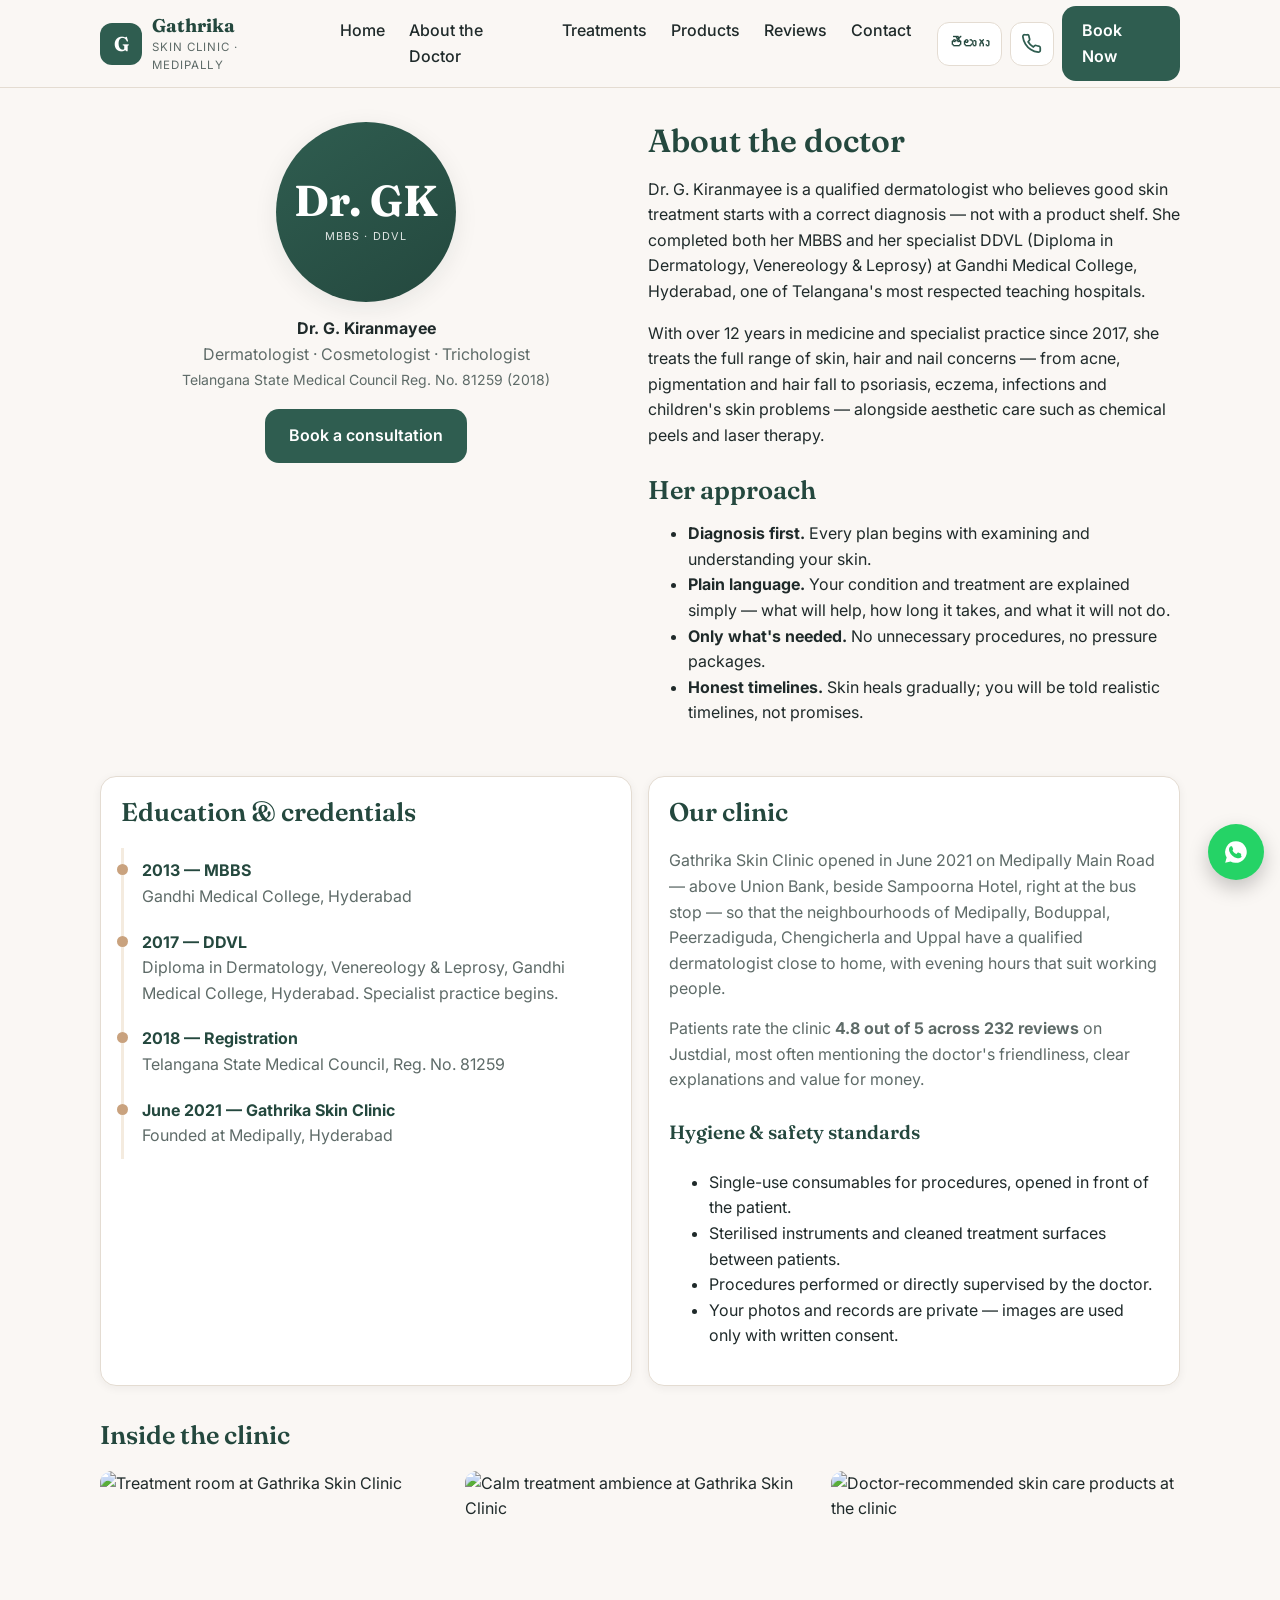
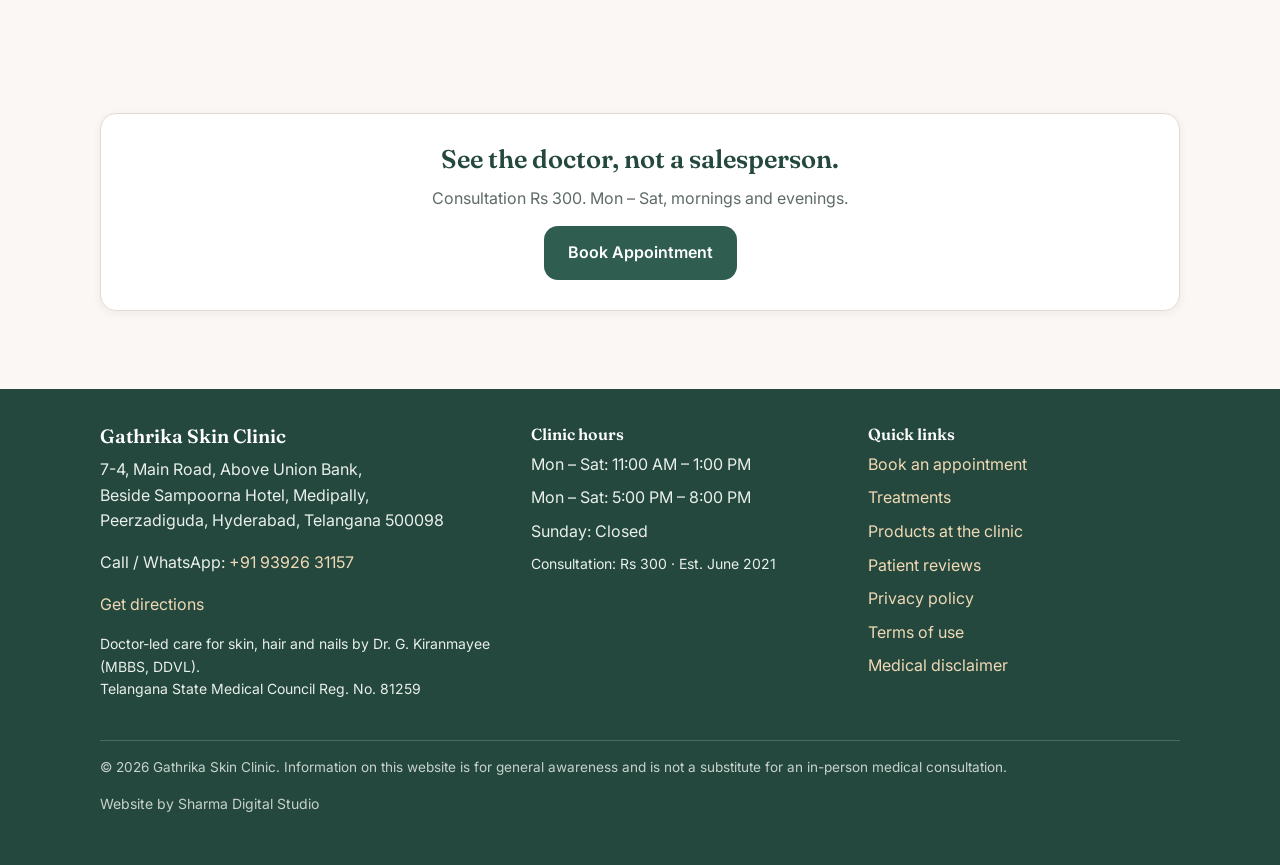
==== about.html @ b21e9a68 "Gathrika Skin Clinic website v1 — Sharma Digital Studio (Client #1)" ====
<!DOCTYPE html>
<html lang="en">
<head>
<meta charset="UTF-8">
<meta name="viewport" content="width=device-width, initial-scale=1">
<title>About Dr. G. Kiranmayee | Gathrika Skin Clinic, Medipally</title>
<meta name="description" content="Dr. G. Kiranmayee, MBBS DDVL (Gandhi Medical College), TSMC Reg. 81259 — dermatologist at Gathrika Skin Clinic, Medipally, Hyderabad. Doctor-led skin, hair and nail care since June 2021.">
<link rel="preconnect" href="https://fonts.googleapis.com">
<link rel="preconnect" href="https://fonts.gstatic.com" crossorigin>
<link href="https://fonts.googleapis.com/css2?family=Fraunces:wght@500;600;700&family=Inter:wght@400;500;600;700&family=Noto+Sans+Telugu:wght@400;600&display=swap" rel="stylesheet">
<link rel="stylesheet" href="styles.css">
<link rel="icon" href="data:image/svg+xml,%3Csvg xmlns='http://www.w3.org/2000/svg' viewBox='0 0 64 64'%3E%3Crect width='64' height='64' rx='14' fill='%232F5D50'/%3E%3Ctext x='32' y='44' font-family='Georgia' font-size='36' fill='white' text-anchor='middle'%3EG%3C/text%3E%3C/svg%3E">
<script type="application/ld+json">
{
  "@context": "https://schema.org",
  "@type": "Physician",
  "name": "Dr. G. Kiranmayee",
  "medicalSpecialty": "Dermatology",
  "alumniOf": "Gandhi Medical College, Hyderabad",
  "worksFor": { "@type": "MedicalClinic", "name": "Gathrika Skin Clinic" },
  "address": {
    "@type": "PostalAddress",
    "streetAddress": "7-4, Main Road, Above Union Bank, Beside Sampoorna Hotel, Medipally, Peerzadiguda",
    "addressLocality": "Hyderabad", "addressRegion": "Telangana", "postalCode": "500098", "addressCountry": "IN"
  }
}
</script>
</head>
<body>
<main>
  <section class="section">
    <div class="container">
      <div class="grid grid-2" style="align-items:start">
        <div style="text-align:center" class="reveal">
          <div class="monogram" role="img" aria-label="Monogram of Dr. G. Kiranmayee" style="width:180px;height:180px">
            <span class="mono-initials" style="font-size:2.7rem">Dr. GK</span>
            <span class="mono-sub">MBBS · DDVL</span>
          </div>
          <p style="margin-top:14px"><strong>Dr. G. Kiranmayee</strong><br>
          <span class="muted">Dermatologist · Cosmetologist · Trichologist</span><br>
          <span class="small muted">Telangana State Medical Council Reg. No. 81259 (2018)</span></p>
          <a class="btn btn-primary" href="book.html?service=dermatology-consultation">Book a consultation</a>
        </div>
        <div class="reveal">
          <h1>About the doctor</h1>
          <p>Dr. G. Kiranmayee is a qualified dermatologist who believes good skin treatment starts with a correct diagnosis — not with a product shelf. She completed both her MBBS and her specialist DDVL (Diploma in Dermatology, Venereology &amp; Leprosy) at Gandhi Medical College, Hyderabad, one of Telangana's most respected teaching hospitals.</p>
          <p>With over 12 years in medicine and specialist practice since 2017, she treats the full range of skin, hair and nail concerns — from acne, pigmentation and hair fall to psoriasis, eczema, infections and children's skin problems — alongside aesthetic care such as chemical peels and laser therapy.</p>
          <h2 style="margin-top:26px">Her approach</h2>
          <ul>
            <li><strong>Diagnosis first.</strong> Every plan begins with examining and understanding your skin.</li>
            <li><strong>Plain language.</strong> Your condition and treatment are explained simply — what will help, how long it takes, and what it will not do.</li>
            <li><strong>Only what's needed.</strong> No unnecessary procedures, no pressure packages.</li>
            <li><strong>Honest timelines.</strong> Skin heals gradually; you will be told realistic timelines, not promises.</li>
          </ul>
        </div>
      </div>
    </div>
  </section>

  <section class="section" style="padding-top:0">
    <div class="container">
      <div class="grid grid-2">
        <div class="card reveal">
          <h2>Education &amp; credentials</h2>
          <ul class="timeline">
            <li><strong>2013 — MBBS</strong><br><span class="muted">Gandhi Medical College, Hyderabad</span></li>
            <li><strong>2017 — DDVL</strong><br><span class="muted">Diploma in Dermatology, Venereology &amp; Leprosy, Gandhi Medical College, Hyderabad. Specialist practice begins.</span></li>
            <li><strong>2018 — Registration</strong><br><span class="muted">Telangana State Medical Council, Reg. No. 81259</span></li>
            <li><strong>June 2021 — Gathrika Skin Clinic</strong><br><span class="muted">Founded at Medipally, Hyderabad</span></li>
          </ul>
        </div>
        <div class="card reveal">
          <h2>Our clinic</h2>
          <p>Gathrika Skin Clinic opened in June 2021 on Medipally Main Road — above Union Bank, beside Sampoorna Hotel, right at the bus stop — so that the neighbourhoods of Medipally, Boduppal, Peerzadiguda, Chengicherla and Uppal have a qualified dermatologist close to home, with evening hours that suit working people.</p>
          <p>Patients rate the clinic <strong>4.8 out of 5 across 232 reviews</strong> on Justdial, most often mentioning the doctor's friendliness, clear explanations and value for money.</p>
          <h3 style="margin-top:14px">Hygiene &amp; safety standards</h3>
          <ul>
            <li>Single-use consumables for procedures, opened in front of the patient.</li>
            <li>Sterilised instruments and cleaned treatment surfaces between patients.</li>
            <li>Procedures performed or directly supervised by the doctor.</li>
            <li>Your photos and records are private — images are used only with written consent.</li>
          </ul>
        </div>
      </div>
    </div>
  </section>

  <section class="section" style="padding-top:0">
    <div class="container">
      <div class="section-head reveal"><h2>Inside the clinic</h2></div>
      <div class="grid grid-3">
        <img class="card-img reveal" style="height:220px" src="assets/hero.webp" alt="Treatment room at Gathrika Skin Clinic" loading="lazy">
        <img class="card-img reveal" style="height:220px" src="assets/treatment.webp" alt="Calm treatment ambience at Gathrika Skin Clinic" loading="lazy">
        <img class="card-img reveal" style="height:220px" src="assets/products.webp" alt="Doctor-recommended skin care products at the clinic" loading="lazy">
      </div>
      <div class="card reveal" style="margin-top:22px;text-align:center;align-items:center;padding:30px 22px">
        <h2 style="margin-bottom:4px">See the doctor, not a salesperson.</h2>
        <p class="muted" style="max-width:34em">Consultation Rs 300. Mon – Sat, mornings and evenings.</p>
        <a class="btn btn-primary" href="book.html">Book Appointment</a>
      </div>
    </div>
  </section>
</main>
<script src="data.js"></script>
<script>renderChrome("about.html");</script>
</body>
</html>
---- styles.css ----
/* ============================================================
   Gathrika Skin Clinic — styles.css
   Design system per brief §9:
   primary #2F5D50 · accent #C9A27E · bg #FAF7F4 · text #1F2A2A
   Fraunces headings · Inter body · Noto Sans Telugu
   Radius 12–16px · mobile-first · WCAG 2.1 AA intent
   ============================================================ */

:root{
  --primary:#2F5D50;
  --primary-dark:#24483E;
  --primary-soft:#E7EFEA;
  --accent:#C9A27E;
  --accent-soft:#F4EBDF;
  --bg:#FAF7F4;
  --surface:#FFFFFF;
  --text:#1F2A2A;
  --muted:#5E6B68;
  --success:#3C8D6E;
  --info:#3A6EA5;
  --danger:#B3261E;
  --border:#E4DCD2;
  --radius:14px;
  --radius-lg:16px;
  --shadow:0 6px 24px rgba(31,42,42,.08);
  --shadow-sm:0 2px 10px rgba(31,42,42,.06);
  --header-h:64px;
}

*{box-sizing:border-box}
html{scroll-behavior:smooth}
body{
  margin:0;
  font-family:'Inter',system-ui,-apple-system,'Segoe UI',sans-serif;
  font-size:16px;
  line-height:1.6;
  color:var(--text);
  background:var(--bg);
  -webkit-font-smoothing:antialiased;
}
[lang="te"], .te{font-family:'Noto Sans Telugu','Inter',sans-serif}
img{max-width:100%;display:block}
a{color:var(--primary);text-decoration:none}
a:hover{text-decoration:underline}
h1,h2,h3,h4{
  font-family:'Fraunces',Georgia,serif;
  color:var(--primary-dark);
  line-height:1.2;
  margin:0 0 .5em;
  font-weight:600;
}
h1{font-size:2rem}
h2{font-size:1.6rem}
h3{font-size:1.2rem}
p{margin:0 0 1em}
.container{max-width:1120px;margin:0 auto;padding:0 20px}
.muted{color:var(--muted)}
.small{font-size:.875rem}
.center{text-align:center}
:focus-visible{outline:3px solid var(--accent);outline-offset:2px;border-radius:4px}

/* ---------- Buttons ---------- */
.btn{
  display:inline-flex;align-items:center;justify-content:center;gap:8px;
  min-height:48px;padding:12px 22px;border-radius:var(--radius);
  font-weight:600;font-size:1rem;border:2px solid transparent;cursor:pointer;
  transition:background .15s ease, transform .15s ease;
  text-decoration:none!important;
}
.btn-primary{background:var(--primary);color:#fff}
.btn-primary:hover{background:var(--primary-dark)}
.btn-accent{background:var(--accent);color:#26302C}
.btn-accent:hover{background:#bb9268}
.btn-outline{background:transparent;border-color:var(--primary);color:var(--primary)}
.btn-outline:hover{background:var(--primary-soft)}
.btn-whatsapp{background:#25D366;color:#123524}
.btn-whatsapp:hover{background:#1eb856}
.btn-block{width:100%}
.btn[disabled]{opacity:.45;cursor:not-allowed}
.chip{
  display:inline-block;padding:4px 12px;border-radius:999px;font-size:.8rem;
  font-weight:600;background:var(--primary-soft);color:var(--primary-dark);
}
.chip-accent{background:var(--accent-soft);color:#7A5C33}
.chip-consult{background:#FBF0E4;color:#8A5A18}

/* ---------- Header ---------- */
.site-header{
  position:sticky;top:0;z-index:60;background:rgba(250,247,244,.96);
  backdrop-filter:blur(6px);border-bottom:1px solid var(--border);
}
.header-inner{display:flex;align-items:center;gap:14px;min-height:var(--header-h);padding-top:6px;padding-bottom:6px}
.logo{display:flex;align-items:center;gap:10px;color:var(--text);text-decoration:none!important}
.logo-mark{
  width:42px;height:42px;border-radius:12px;background:var(--primary);color:#fff;
  display:flex;align-items:center;justify-content:center;
  font-family:'Fraunces',serif;font-size:1.25rem;font-weight:700;flex:none;
}
.logo-text{line-height:1.15}
.logo-text strong{font-family:'Fraunces',serif;font-size:1.15rem;color:var(--primary-dark);display:block}
.logo-text span{font-size:.72rem;letter-spacing:.08em;text-transform:uppercase;color:var(--muted)}
.main-nav{display:none;margin-left:auto}
.main-nav a{color:var(--text);font-weight:500;padding:10px 12px;border-radius:10px}
.main-nav a:hover{background:var(--primary-soft);text-decoration:none}
.header-actions{margin-left:auto;display:flex;align-items:center;gap:8px}
.main-nav + .header-actions{margin-left:0}
.icon-btn{
  width:44px;height:44px;border-radius:12px;border:1px solid var(--border);
  background:var(--surface);display:inline-flex;align-items:center;justify-content:center;
  color:var(--primary);cursor:pointer;flex:none;
}
.lang-toggle{
  min-height:44px;padding:8px 12px;border-radius:12px;border:1px solid var(--border);
  background:var(--surface);font-weight:600;cursor:pointer;color:var(--primary-dark);
}
.header-book{min-height:44px;padding:10px 18px}
@media(min-width:900px){
  .main-nav{display:flex}
  .nav-toggle{display:none}
}
@media(max-width:600px){
  .header-call{display:none} /* Call also lives in the mobile bottom bar */
  .header-inner{gap:8px}
  .header-book{padding:10px 14px}
  .lang-toggle{padding:8px 10px}
  .logo-text span{font-size:.64rem}
}
.mobile-nav{display:none;border-top:1px solid var(--border);background:var(--surface)}
.mobile-nav.open{display:block}
.mobile-nav a{display:block;padding:14px 20px;color:var(--text);font-weight:500;border-bottom:1px solid #F0EAE1}
.mobile-nav a:last-child{border-bottom:none}

/* ---------- Hero ---------- */
.hero{padding:28px 0 8px}
.hero-grid{display:grid;gap:24px;align-items:center}
.hero-img{border-radius:var(--radius-lg);box-shadow:var(--shadow);width:100%;height:auto;object-fit:cover}
.hero h1{font-size:2.1rem;margin-bottom:.35em}
.hero .sub{font-size:1.08rem;color:var(--muted);max-width:34em}
.hero-ctas{display:flex;flex-wrap:wrap;gap:12px;margin:18px 0 8px}
@media(min-width:860px){
  .hero-grid{grid-template-columns:1.05fr .95fr}
  .hero h1{font-size:2.6rem}
}
.trust-bar{
  display:grid;grid-template-columns:repeat(2,1fr);gap:10px;margin:22px 0;
}
.trust-item{
  background:var(--surface);border:1px solid var(--border);border-radius:var(--radius);
  padding:12px 14px;text-align:center;box-shadow:var(--shadow-sm);
}
.trust-item strong{display:block;font-family:'Fraunces',serif;font-size:1.15rem;color:var(--primary)}
.trust-item span{font-size:.8rem;color:var(--muted)}
@media(min-width:860px){.trust-bar{grid-template-columns:repeat(4,1fr)}}

/* ---------- Sections & cards ---------- */
.section{padding:34px 0}
.section-head{max-width:44em;margin-bottom:20px}
.section-head p{color:var(--muted)}
.grid{display:grid;gap:16px}
.grid-2{grid-template-columns:1fr}
.grid-3{grid-template-columns:1fr}
@media(min-width:700px){.grid-2{grid-template-columns:repeat(2,1fr)}.grid-3{grid-template-columns:repeat(2,1fr)}}
@media(min-width:1020px){.grid-3{grid-template-columns:repeat(3,1fr)}}
.card{
  background:var(--surface);border:1px solid var(--border);border-radius:var(--radius-lg);
  padding:20px;box-shadow:var(--shadow-sm);display:flex;flex-direction:column;gap:8px;
}
.card h3{margin-bottom:2px}
.card p{color:var(--muted);margin-bottom:6px}
.card .card-foot{margin-top:auto;display:flex;gap:10px;flex-wrap:wrap;align-items:center}
.card-img{border-radius:12px;width:100%;height:170px;object-fit:cover}
.concern-card{text-align:left;cursor:pointer}
.concern-card:hover{border-color:var(--accent)}
.price-note{font-weight:600;color:var(--primary-dark)}

/* filters */
.filter-bar{display:flex;gap:8px;flex-wrap:wrap;margin-bottom:20px}
.filter-btn{
  min-height:44px;padding:9px 16px;border-radius:999px;border:1px solid var(--border);
  background:var(--surface);font-weight:600;cursor:pointer;color:var(--text);
}
.filter-btn.active{background:var(--primary);color:#fff;border-color:var(--primary)}

/* doctor */
.monogram{
  width:150px;height:150px;border-radius:50%;margin:0 auto;
  background:linear-gradient(145deg,var(--primary),var(--primary-dark));
  color:#fff;display:flex;flex-direction:column;align-items:center;justify-content:center;
  font-family:'Fraunces',serif;box-shadow:var(--shadow);
}
.monogram .mono-initials{font-size:2.2rem;font-weight:700;line-height:1}
.monogram .mono-sub{font-size:.68rem;letter-spacing:.1em;text-transform:uppercase;opacity:.85;margin-top:6px;font-family:'Inter',sans-serif}
.timeline{list-style:none;margin:0;padding:0}
.timeline li{padding:10px 0 10px 18px;border-left:3px solid var(--accent-soft);position:relative}
.timeline li strong{color:var(--primary-dark)}
.timeline li::before{content:"";position:absolute;left:-7px;top:16px;width:11px;height:11px;border-radius:50%;background:var(--accent)}

/* testimonials / reviews */
.stars{color:#D9930D;letter-spacing:2px;font-size:1.05rem}
.quote-card blockquote{margin:0;font-size:1.02rem;color:var(--text)}
.quote-card blockquote::before{content:"\201C";font-family:'Fraunces',serif;font-size:2rem;color:var(--accent);line-height:0;margin-right:4px;vertical-align:-8px}
.rating-summary{display:grid;gap:14px;grid-template-columns:1fr}
@media(min-width:760px){.rating-summary{grid-template-columns:repeat(3,1fr)}}
.rating-big{font-family:'Fraunces',serif;font-size:2.4rem;color:var(--primary);line-height:1}

/* results placeholder */
.results-placeholder{
  border:2px dashed var(--accent);border-radius:var(--radius-lg);background:#FFFDF9;
  padding:28px 22px;text-align:center;
}
.disclaimer-box{
  background:#FBF6EC;border:1px solid var(--accent-soft);border-left:4px solid var(--accent);
  border-radius:10px;padding:14px 16px;font-size:.9rem;color:#5B4A2E;margin:18px 0;
}
.medical-note{font-size:.85rem;color:var(--muted);border-top:1px solid var(--border);padding-top:12px;margin-top:22px}

/* FAQ */
.faq-item{background:var(--surface);border:1px solid var(--border);border-radius:var(--radius);margin-bottom:10px}
.faq-item summary{padding:16px 18px;font-weight:600;cursor:pointer;min-height:44px}
.faq-item div{padding:0 18px 16px;color:var(--muted)}

/* hours / info table */
.info-table{width:100%;border-collapse:collapse}
.info-table th,.info-table td{padding:9px 6px;border-bottom:1px solid #EFE9E0;text-align:left;vertical-align:top}
.info-table th{color:var(--primary-dark);width:42%}

/* ---------- Footer ---------- */
.site-footer{background:var(--primary-dark);color:#E9EFEA;margin-top:44px;padding:36px 0 110px}
@media(min-width:860px){.site-footer{padding-bottom:36px}}
.site-footer a{color:#F0D9B5}
.site-footer h3,.site-footer h4{color:#fff}
.footer-grid{display:grid;gap:26px;grid-template-columns:1fr}
@media(min-width:860px){.footer-grid{grid-template-columns:1.3fr 1fr 1fr}}
.footer-grid ul{list-style:none;margin:0;padding:0}
.footer-grid li{margin-bottom:8px}
.footer-legal{border-top:1px solid rgba(255,255,255,.18);margin-top:26px;padding-top:16px;font-size:.85rem;color:#C7D2CB}

/* ---------- Floating WhatsApp + mobile bar ---------- */
.float-wa{
  position:fixed;right:16px;bottom:84px;z-index:55;width:56px;height:56px;border-radius:50%;
  background:#25D366;display:flex;align-items:center;justify-content:center;
  box-shadow:0 8px 20px rgba(0,0,0,.22);text-decoration:none!important;
}
@media(min-width:860px){.float-wa{bottom:20px}}
.mobile-bar{
  position:fixed;left:0;right:0;bottom:0;z-index:56;background:var(--surface);
  border-top:1px solid var(--border);display:grid;grid-template-columns:repeat(4,1fr);
  box-shadow:0 -4px 16px rgba(31,42,42,.08);
}
.mobile-bar a{
  display:flex;flex-direction:column;align-items:center;gap:2px;padding:8px 4px 10px;
  font-size:.72rem;font-weight:600;color:var(--primary-dark);text-decoration:none!important;min-height:56px;justify-content:center;
}
.mobile-bar a.book-link{background:var(--primary);color:#fff}
@media(min-width:860px){.mobile-bar{display:none}}
body{padding-bottom:56px}
@media(min-width:860px){body{padding-bottom:0}}

/* ---------- Booking widget ---------- */
.booking-shell{max-width:760px;margin:0 auto}
.steps-indicator{display:flex;gap:6px;margin:18px 0 22px;flex-wrap:wrap}
.steps-indicator .step-dot{
  flex:1;min-width:56px;text-align:center;font-size:.75rem;font-weight:600;color:var(--muted);
  padding-top:8px;border-top:4px solid var(--border);
}
.steps-indicator .step-dot.active{color:var(--primary);border-top-color:var(--primary)}
.steps-indicator .step-dot.done{color:var(--success);border-top-color:var(--success)}
.bk-panel{background:var(--surface);border:1px solid var(--border);border-radius:var(--radius-lg);padding:22px;box-shadow:var(--shadow-sm)}
.bk-panel h2{font-size:1.35rem}
.option-list{display:grid;gap:10px}
.option-btn{
  text-align:left;width:100%;padding:14px 16px;border-radius:var(--radius);
  border:2px solid var(--border);background:var(--surface);cursor:pointer;font-size:1rem;min-height:52px;
}
.option-btn:hover{border-color:var(--accent)}
.option-btn.selected{border-color:var(--primary);background:var(--primary-soft)}
.option-btn small{display:block;color:var(--muted);margin-top:2px}
.date-grid{display:grid;grid-template-columns:repeat(auto-fill,minmax(96px,1fr));gap:8px}
.slot-grid{display:grid;grid-template-columns:repeat(auto-fill,minmax(86px,1fr));gap:8px}
.slot-btn{
  padding:11px 6px;border-radius:10px;border:2px solid var(--border);background:var(--surface);
  font-weight:600;cursor:pointer;min-height:48px;font-size:.95rem;
}
.slot-btn:hover{border-color:var(--accent)}
.slot-btn.selected{border-color:var(--primary);background:var(--primary);color:#fff}
.slot-btn[disabled]{opacity:.38;cursor:not-allowed;text-decoration:line-through}
.slot-session{font-family:'Fraunces',serif;color:var(--primary-dark);margin:18px 0 8px;font-size:1.05rem}
.field{margin-bottom:16px}
.field label{display:block;font-weight:600;margin-bottom:6px}
.field input,.field select,.field textarea{
  width:100%;padding:12px 14px;border:1.5px solid var(--border);border-radius:10px;
  font:inherit;background:#fff;min-height:48px;
}
.field textarea{min-height:88px}
.field .hint{font-size:.82rem;color:var(--muted);margin-top:4px}
.field .error{font-size:.85rem;color:var(--danger);margin-top:4px;display:none}
.field.invalid input,.field.invalid select,.field.invalid textarea{border-color:var(--danger)}
.field.invalid .error{display:block}
.check-field{display:flex;gap:10px;align-items:flex-start;margin-bottom:14px}
.check-field input{width:22px;height:22px;margin-top:2px;flex:none;accent-color:var(--primary)}
.radio-row{display:flex;gap:10px;flex-wrap:wrap}
.radio-pill{border:2px solid var(--border);border-radius:999px;padding:9px 16px;cursor:pointer;font-weight:500;min-height:44px;display:inline-flex;align-items:center}
.radio-pill input{accent-color:var(--primary);margin-right:7px;width:18px;height:18px}
.radio-pill:has(input:checked){border-color:var(--primary);background:var(--primary-soft)}
.bk-nav{display:flex;gap:12px;margin-top:22px;flex-wrap:wrap}
.bk-nav .spacer{flex:1}
.confirm-hero{text-align:center;padding:10px 0 4px}
.confirm-hero .tick{
  width:72px;height:72px;border-radius:50%;background:var(--primary-soft);color:var(--success);
  display:flex;align-items:center;justify-content:center;margin:0 auto 12px;font-size:2rem;font-weight:700;
}
.ref-code{
  display:inline-block;background:var(--primary-soft);border:1.5px dashed var(--primary);
  color:var(--primary-dark);font-weight:700;letter-spacing:.06em;
  padding:8px 18px;border-radius:10px;font-size:1.1rem;margin:6px 0;
}
.summary-table{width:100%;border-collapse:collapse;margin:14px 0}
.summary-table th,.summary-table td{padding:8px 6px;border-bottom:1px solid #EFE9E0;text-align:left}
.summary-table th{width:38%;color:var(--muted);font-weight:600}
.notice{border-radius:10px;padding:13px 15px;font-size:.93rem;margin:14px 0}
.notice-info{background:#EDF3F9;border:1px solid #C9DCEC;color:#24425E}
.notice-warn{background:#FBF0E4;border:1px solid #EFD3AE;color:#6E4A12}

/* forms (contact) */
.form-card{background:var(--surface);border:1px solid var(--border);border-radius:var(--radius-lg);padding:22px;box-shadow:var(--shadow-sm)}

/* map */
.map-embed{border:0;border-radius:var(--radius-lg);width:100%;height:320px;box-shadow:var(--shadow-sm)}

/* reveal motion */
.reveal{opacity:0;transform:translateY(14px);transition:opacity .5s ease,transform .5s ease}
.reveal.in{opacity:1;transform:none}
@media (prefers-reduced-motion: reduce){
  html{scroll-behavior:auto}
  .reveal{opacity:1;transform:none;transition:none}
  *{transition:none!important}
}
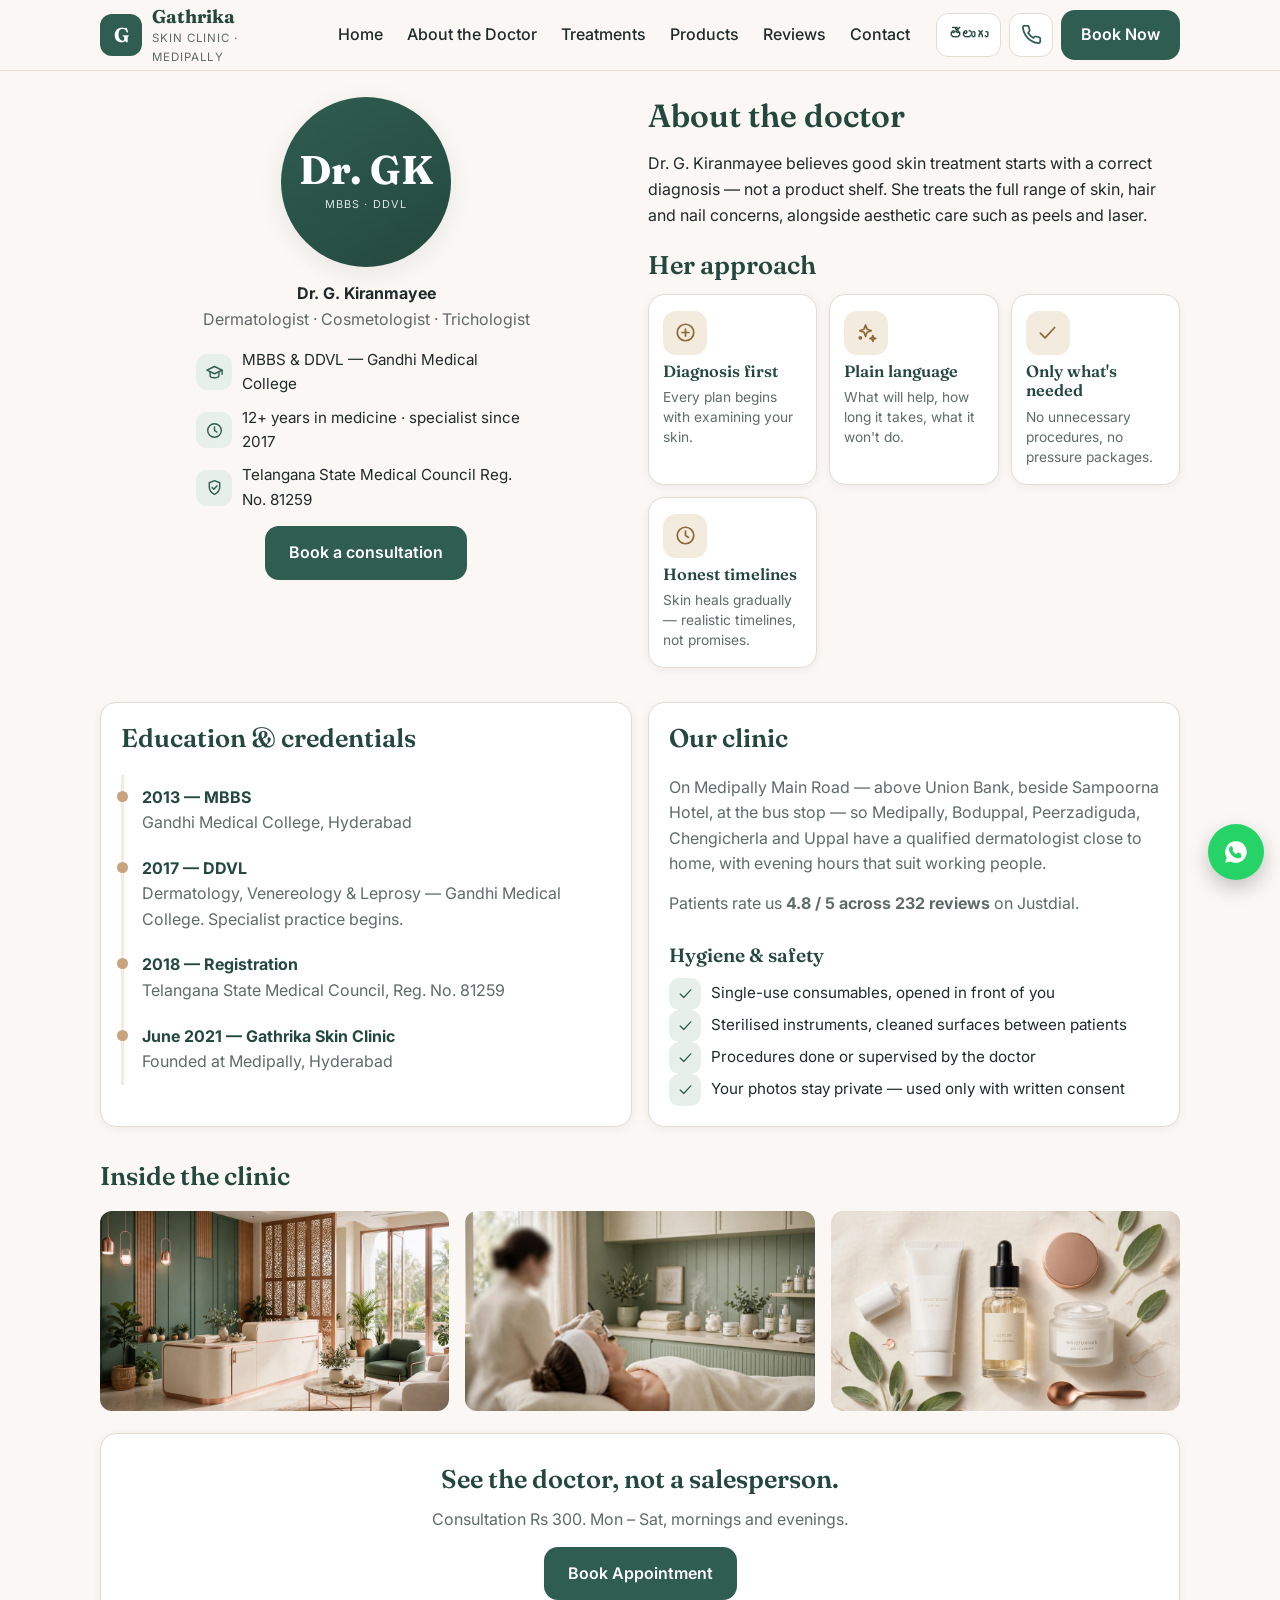
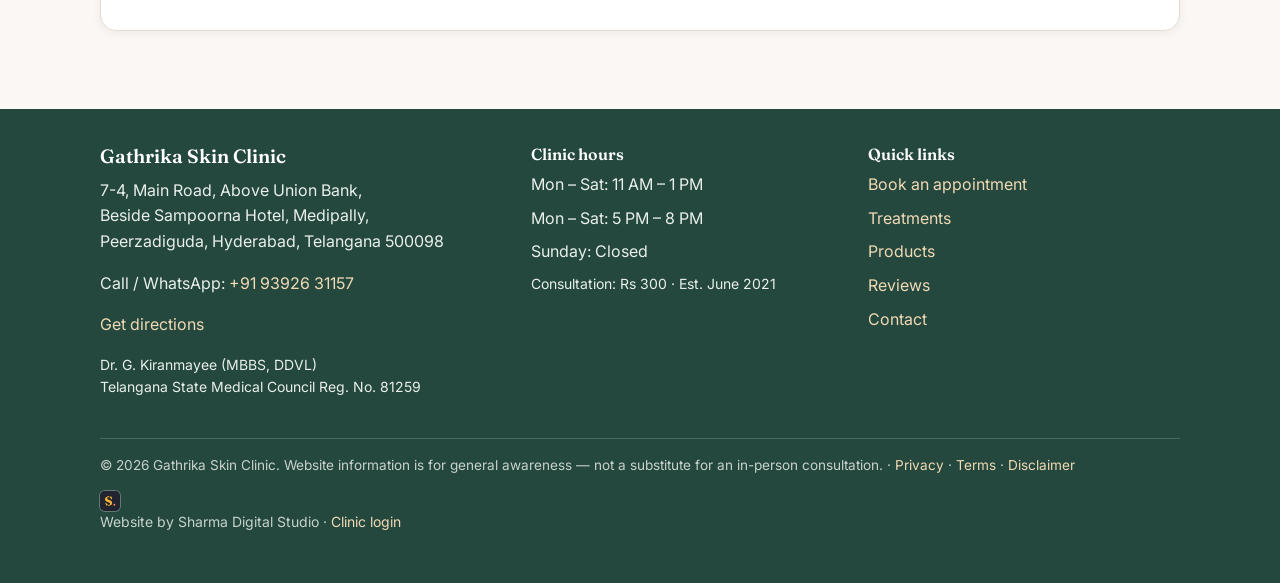
==== commit e35e184c: "Visual-first redesign: photo hero, icon cards, mobile-first layout" ====
--- a/about.html
+++ b/about.html
@@ -28,30 +28,28 @@
 </head>
 <body>
 <main>
-  <section class="section">
+  <section class="section" style="padding-top:26px">
     <div class="container">
       <div class="grid grid-2" style="align-items:start">
         <div style="text-align:center" class="reveal">
-          <div class="monogram" role="img" aria-label="Monogram of Dr. G. Kiranmayee" style="width:180px;height:180px">
-            <span class="mono-initials" style="font-size:2.7rem">Dr. GK</span>
+          <div class="monogram" role="img" aria-label="Monogram of Dr. G. Kiranmayee" style="width:170px;height:170px">
+            <span class="mono-initials" style="font-size:2.5rem">Dr. GK</span>
             <span class="mono-sub">MBBS · DDVL</span>
           </div>
           <p style="margin-top:14px"><strong>Dr. G. Kiranmayee</strong><br>
-          <span class="muted">Dermatologist · Cosmetologist · Trichologist</span><br>
-          <span class="small muted">Telangana State Medical Council Reg. No. 81259 (2018)</span></p>
+          <span class="muted">Dermatologist · Cosmetologist · Trichologist</span></p>
+          <div class="cred-rows" style="text-align:left;max-width:340px;margin:14px auto">
+            <div class="cred-row" style="color:var(--ink)"><span class="stat-ic" style="background:var(--primary-soft);color:var(--primary)" id="cr-1"></span><span>MBBS &amp; DDVL — Gandhi Medical College</span></div>
+            <div class="cred-row" style="color:var(--ink)"><span class="stat-ic" style="background:var(--primary-soft);color:var(--primary)" id="cr-2"></span><span>12+ years in medicine · specialist since 2017</span></div>
+            <div class="cred-row" style="color:var(--ink)"><span class="stat-ic" style="background:var(--primary-soft);color:var(--primary)" id="cr-3"></span><span>Telangana State Medical Council Reg. No. 81259</span></div>
+          </div>
           <a class="btn btn-primary" href="book.html?service=dermatology-consultation">Book a consultation</a>
         </div>
         <div class="reveal">
           <h1>About the doctor</h1>
-          <p>Dr. G. Kiranmayee is a qualified dermatologist who believes good skin treatment starts with a correct diagnosis — not with a product shelf. She completed both her MBBS and her specialist DDVL (Diploma in Dermatology, Venereology &amp; Leprosy) at Gandhi Medical College, Hyderabad, one of Telangana's most respected teaching hospitals.</p>
-          <p>With over 12 years in medicine and specialist practice since 2017, she treats the full range of skin, hair and nail concerns — from acne, pigmentation and hair fall to psoriasis, eczema, infections and children's skin problems — alongside aesthetic care such as chemical peels and laser therapy.</p>
-          <h2 style="margin-top:26px">Her approach</h2>
-          <ul>
-            <li><strong>Diagnosis first.</strong> Every plan begins with examining and understanding your skin.</li>
-            <li><strong>Plain language.</strong> Your condition and treatment are explained simply — what will help, how long it takes, and what it will not do.</li>
-            <li><strong>Only what's needed.</strong> No unnecessary procedures, no pressure packages.</li>
-            <li><strong>Honest timelines.</strong> Skin heals gradually; you will be told realistic timelines, not promises.</li>
-          </ul>
+          <p>Dr. G. Kiranmayee believes good skin treatment starts with a correct diagnosis — not a product shelf. She treats the full range of skin, hair and nail concerns, alongside aesthetic care such as peels and laser.</p>
+          <h2 style="margin-top:22px">Her approach</h2>
+          <div class="concern-grid" style="margin-top:12px" id="approach"></div>
         </div>
       </div>
     </div>
@@ -64,22 +62,17 @@
           <h2>Education &amp; credentials</h2>
           <ul class="timeline">
             <li><strong>2013 — MBBS</strong><br><span class="muted">Gandhi Medical College, Hyderabad</span></li>
-            <li><strong>2017 — DDVL</strong><br><span class="muted">Diploma in Dermatology, Venereology &amp; Leprosy, Gandhi Medical College, Hyderabad. Specialist practice begins.</span></li>
+            <li><strong>2017 — DDVL</strong><br><span class="muted">Dermatology, Venereology &amp; Leprosy — Gandhi Medical College. Specialist practice begins.</span></li>
             <li><strong>2018 — Registration</strong><br><span class="muted">Telangana State Medical Council, Reg. No. 81259</span></li>
             <li><strong>June 2021 — Gathrika Skin Clinic</strong><br><span class="muted">Founded at Medipally, Hyderabad</span></li>
           </ul>
         </div>
         <div class="card reveal">
           <h2>Our clinic</h2>
-          <p>Gathrika Skin Clinic opened in June 2021 on Medipally Main Road — above Union Bank, beside Sampoorna Hotel, right at the bus stop — so that the neighbourhoods of Medipally, Boduppal, Peerzadiguda, Chengicherla and Uppal have a qualified dermatologist close to home, with evening hours that suit working people.</p>
-          <p>Patients rate the clinic <strong>4.8 out of 5 across 232 reviews</strong> on Justdial, most often mentioning the doctor's friendliness, clear explanations and value for money.</p>
-          <h3 style="margin-top:14px">Hygiene &amp; safety standards</h3>
-          <ul>
-            <li>Single-use consumables for procedures, opened in front of the patient.</li>
-            <li>Sterilised instruments and cleaned treatment surfaces between patients.</li>
-            <li>Procedures performed or directly supervised by the doctor.</li>
-            <li>Your photos and records are private — images are used only with written consent.</li>
-          </ul>
+          <p>On Medipally Main Road — above Union Bank, beside Sampoorna Hotel, at the bus stop — so Medipally, Boduppal, Peerzadiguda, Chengicherla and Uppal have a qualified dermatologist close to home, with evening hours that suit working people.</p>
+          <p>Patients rate us <strong>4.8 / 5 across 232 reviews</strong> on Justdial.</p>
+          <h3 style="margin-top:14px">Hygiene &amp; safety</h3>
+          <div id="hygiene"></div>
         </div>
       </div>
     </div>
@@ -89,9 +82,9 @@
     <div class="container">
       <div class="section-head reveal"><h2>Inside the clinic</h2></div>
       <div class="grid grid-3">
-        <img class="card-img reveal" style="height:220px" src="assets/hero.webp" alt="Treatment room at Gathrika Skin Clinic" loading="lazy">
-        <img class="card-img reveal" style="height:220px" src="assets/treatment.webp" alt="Calm treatment ambience at Gathrika Skin Clinic" loading="lazy">
-        <img class="card-img reveal" style="height:220px" src="assets/products.webp" alt="Doctor-recommended skin care products at the clinic" loading="lazy">
+        <img class="card-img reveal" style="height:200px" src="assets/hero.webp" alt="Treatment room at Gathrika Skin Clinic" loading="lazy">
+        <img class="card-img reveal" style="height:200px" src="assets/treatment.webp" alt="Calm treatment ambience at Gathrika Skin Clinic" loading="lazy">
+        <img class="card-img reveal" style="height:200px" src="assets/products.webp" alt="Doctor-recommended skin care products at the clinic" loading="lazy">
       </div>
       <div class="card reveal" style="margin-top:22px;text-align:center;align-items:center;padding:30px 22px">
         <h2 style="margin-bottom:4px">See the doctor, not a salesperson.</h2>
@@ -102,6 +95,30 @@
   </section>
 </main>
 <script src="data.js"></script>
-<script>renderChrome("about.html");</script>
+<script>
+  renderChrome("about.html");
+  document.getElementById("cr-1").innerHTML = iconSvg("cap", 19);
+  document.getElementById("cr-2").innerHTML = iconSvg("clock", 19);
+  document.getElementById("cr-3").innerHTML = iconSvg("shield", 19);
+  const APPROACH = [
+    { icon: "plus-circle", t: "Diagnosis first", d: "Every plan begins with examining your skin." },
+    { icon: "sparkle",     t: "Plain language",  d: "What will help, how long it takes, what it won't do." },
+    { icon: "check",       t: "Only what's needed", d: "No unnecessary procedures, no pressure packages." },
+    { icon: "clock",       t: "Honest timelines", d: "Skin heals gradually — realistic timelines, not promises." }
+  ];
+  document.getElementById("approach").innerHTML = APPROACH.map(a => `
+    <div class="concern" style="cursor:default">
+      <span class="c-ic">${iconSvg(a.icon, 23)}</span>
+      <h3>${a.t}</h3><p>${a.d}</p>
+    </div>`).join("");
+  const HYGIENE = [
+    "Single-use consumables, opened in front of you",
+    "Sterilised instruments, cleaned surfaces between patients",
+    "Procedures done or supervised by the doctor",
+    "Your photos stay private — used only with written consent"
+  ];
+  document.getElementById("hygiene").innerHTML = HYGIENE.map(h => `
+    <div class="cred-row" style="color:var(--ink)"><span class="stat-ic" style="background:var(--primary-soft);color:var(--primary);width:32px;height:32px;border-radius:10px">${iconSvg("check", 17)}</span><span>${h}</span></div>`).join("");
+</script>
 </body>
 </html>
--- a/styles.css
+++ b/styles.css
@@ -100,7 +100,7 @@
 .logo-text strong{font-family:'Fraunces',serif;font-size:1.15rem;color:var(--primary-dark);display:block}
 .logo-text span{font-size:.72rem;letter-spacing:.08em;text-transform:uppercase;color:var(--muted)}
 .main-nav{display:none;margin-left:auto}
-.main-nav a{color:var(--text);font-weight:500;padding:10px 12px;border-radius:10px}
+.main-nav a{color:var(--text);font-weight:500;padding:10px 12px;border-radius:10px;white-space:nowrap}
 .main-nav a:hover{background:var(--primary-soft);text-decoration:none}
 .header-actions{margin-left:auto;display:flex;align-items:center;gap:8px}
 .main-nav + .header-actions{margin-left:0}
@@ -113,17 +113,22 @@
   min-height:44px;padding:8px 12px;border-radius:12px;border:1px solid var(--border);
   background:var(--surface);font-weight:600;cursor:pointer;color:var(--primary-dark);
 }
-.header-book{min-height:44px;padding:10px 18px}
+.header-book{min-height:44px;padding:10px 18px;white-space:nowrap}
 @media(min-width:900px){
   .main-nav{display:flex}
   .nav-toggle{display:none}
 }
-@media(max-width:600px){
+@media(max-width:640px){
   .header-call{display:none} /* Call also lives in the mobile bottom bar */
-  .header-inner{gap:8px}
-  .header-book{padding:10px 14px}
-  .lang-toggle{padding:8px 10px}
-  .logo-text span{font-size:.64rem}
+  .header-inner{gap:7px;padding-left:14px;padding-right:14px}
+  .logo{gap:8px}
+  .logo-mark{width:38px;height:38px;border-radius:10px;font-size:1.1rem}
+  .logo-text strong{font-size:1.02rem}
+  .logo-text span{display:none}
+  .header-actions{gap:6px}
+  .header-book{min-height:44px;padding:9px 12px;font-size:.93rem}
+  .lang-toggle{min-height:44px;padding:8px 8px;font-size:.82rem}
+  .icon-btn{width:44px;height:44px}
 }
 .mobile-nav{display:none;border-top:1px solid var(--border);background:var(--surface)}
 .mobile-nav.open{display:block}
@@ -234,18 +239,20 @@
 .footer-grid ul{list-style:none;margin:0;padding:0}
 .footer-grid li{margin-bottom:8px}
 .footer-legal{border-top:1px solid rgba(255,255,255,.18);margin-top:26px;padding-top:16px;font-size:.85rem;color:#C7D2CB}
+.studio-mark{width:20px;height:20px;border-radius:5px;vertical-align:-5px;margin-right:7px;box-shadow:0 0 0 1px rgba(255,255,255,.28)}
 
 /* ---------- Floating WhatsApp + mobile bar ---------- */
 .float-wa{
   position:fixed;right:16px;bottom:84px;z-index:55;width:56px;height:56px;border-radius:50%;
-  background:#25D366;display:flex;align-items:center;justify-content:center;
+  background:#25D366;display:none;align-items:center;justify-content:center;
   box-shadow:0 8px 20px rgba(0,0,0,.22);text-decoration:none!important;
 }
-@media(min-width:860px){.float-wa{bottom:20px}}
+@media(min-width:860px){.float-wa{display:flex;bottom:20px}}
 .mobile-bar{
   position:fixed;left:0;right:0;bottom:0;z-index:56;background:var(--surface);
   border-top:1px solid var(--border);display:grid;grid-template-columns:repeat(4,1fr);
   box-shadow:0 -4px 16px rgba(31,42,42,.08);
+  padding-bottom:env(safe-area-inset-bottom,0px);
 }
 .mobile-bar a{
   display:flex;flex-direction:column;align-items:center;gap:2px;padding:8px 4px 10px;
@@ -253,7 +260,7 @@
 }
 .mobile-bar a.book-link{background:var(--primary);color:#fff}
 @media(min-width:860px){.mobile-bar{display:none}}
-body{padding-bottom:56px}
+body{padding-bottom:calc(56px + env(safe-area-inset-bottom,0px))}
 @media(min-width:860px){body{padding-bottom:0}}
 
 /* ---------- Booking widget ---------- */
@@ -335,3 +342,190 @@
   .reveal{opacity:1;transform:none;transition:none}
   *{transition:none!important}
 }
+
+/* ============================================================
+   VISUAL-FIRST REDESIGN (Nov 2026) — image/icon-led layout,
+   short lines, generous rhythm. New components only; the v1
+   components above are untouched so admin keeps working.
+   ============================================================ */
+
+/* ---------- Hero: photo panel with overlay ---------- */
+.hero-v{padding:16px 0 4px}
+.hero-panel{
+  position:relative;border-radius:22px;overflow:hidden;box-shadow:var(--shadow);
+  min-height:340px;display:flex;align-items:flex-end;isolation:isolate;
+}
+.hero-panel img.hero-bg{
+  position:absolute;inset:0;width:100%;height:100%;object-fit:cover;z-index:-1;
+}
+.hero-panel::after{
+  content:"";position:absolute;inset:0;z-index:-1;
+  background:linear-gradient(180deg,rgba(22,40,31,0) 34%,rgba(22,40,31,.55) 68%,rgba(18,34,27,.88) 100%);
+}
+.hero-copy{padding:20px;color:#fff;width:100%}
+.hero-copy .chip{background:rgba(255,255,255,.16);color:#F4E7CE;backdrop-filter:blur(3px)}
+.hero-copy h1{color:#fff;font-size:2.05rem;margin:.35em 0 .15em;text-shadow:0 2px 14px rgba(0,0,0,.35)}
+.hero-copy p{margin:0;font-size:1.02rem;color:#EDF3EE;max-width:26em}
+@media(min-width:860px){
+  .hero-panel{min-height:430px}
+  .hero-copy{padding:30px}
+  .hero-copy h1{font-size:2.9rem}
+  .hero-copy p{font-size:1.15rem}
+}
+.hero-actions{display:flex;gap:10px;margin-top:14px}
+.hero-actions .btn{flex:1;white-space:nowrap;padding-left:10px;padding-right:10px;font-size:.94rem}
+@media(min-width:860px){.hero-actions .btn{flex:0 1 230px;font-size:1.02rem}}
+
+/* ---------- Stat strip (replaces trust-bar on home) ---------- */
+.stat-strip{
+  display:grid;grid-template-columns:repeat(2,1fr);gap:10px;margin:14px 0 4px;
+}
+.stat{
+  background:var(--surface);border:1px solid var(--border);border-radius:var(--radius);
+  padding:12px;display:flex;gap:10px;align-items:center;box-shadow:var(--shadow-sm);
+}
+.stat .stat-ic{
+  width:40px;height:40px;flex:none;border-radius:12px;background:var(--primary-soft);
+  color:var(--primary);display:flex;align-items:center;justify-content:center;
+}
+.stat strong{display:block;font-family:'Fraunces',serif;font-size:1.08rem;color:var(--primary-dark);line-height:1.15}
+.stat span{font-size:.78rem;color:var(--muted);line-height:1.3;display:block}
+@media(min-width:860px){.stat-strip{grid-template-columns:repeat(4,1fr)}}
+
+/* ---------- Art bands + medallions (cards) ---------- */
+.art-band{
+  position:relative;height:88px;border-radius:12px;overflow:hidden;flex:none;
+  background:linear-gradient(135deg,var(--primary),#47806d);
+}
+.art-band::before{
+  content:"";position:absolute;inset:0;
+  background-image:radial-gradient(rgba(255,255,255,.16) 1.5px,transparent 1.7px);
+  background-size:17px 17px;
+}
+.art-band.art-hair{background:linear-gradient(135deg,#3a6b5c,#5b8c7b)}
+.art-band.art-aesthetic{background:linear-gradient(135deg,#c9a27e,#e2cba6)}
+.art-band.art-laser{background:linear-gradient(135deg,#24483e,#2f5d50)}
+.art-band.art-consultation{background:linear-gradient(135deg,#24483e,#38685a)}
+.art-band.art-nails{background:linear-gradient(135deg,#8a6d4f,#c9a27e)}
+.art-band.art-pediatric{background:linear-gradient(135deg,#47806d,#7fa893)}
+.art-medal{
+  position:absolute;left:50%;top:50%;transform:translate(-50%,-50%);
+  width:54px;height:54px;border-radius:50%;background:rgba(255,255,255,.94);
+  color:var(--primary-dark);display:flex;align-items:center;justify-content:center;
+  box-shadow:0 4px 14px rgba(18,34,27,.22);
+}
+.art-aesthetic .art-medal,.art-nails .art-medal{color:#7a5c33}
+.art-chip{position:absolute;top:10px;right:10px;z-index:1}
+.art-chip .chip{background:rgba(255,255,255,.92);box-shadow:var(--shadow-sm)}
+.tcard{padding:14px;gap:7px}
+.tcard h3{font-size:1.12rem;margin:2px 0 0}
+.tcard p{margin:0;font-size:.93rem}
+.tcard .tcard-foot{margin-top:auto;padding-top:8px;display:flex;align-items:center;gap:10px;flex-wrap:wrap}
+.tcard .fee{font-weight:700;color:var(--primary-dark);font-size:.9rem;white-space:nowrap}
+.tcard .go{margin-left:auto;display:inline-flex;align-items:center;gap:5px;font-weight:600;color:var(--primary);min-height:44px;padding:6px 2px}
+.tcard .book-mini{min-height:44px;padding:9px 15px}
+
+/* ---------- Concern cards (2-up on phones) ---------- */
+.concern-grid{display:grid;grid-template-columns:repeat(2,1fr);gap:12px}
+@media(min-width:900px){.concern-grid{grid-template-columns:repeat(3,1fr)}}
+.concern{
+  background:var(--surface);border:1px solid var(--border);border-radius:var(--radius-lg);
+  padding:16px 14px;box-shadow:var(--shadow-sm);color:inherit;display:flex;flex-direction:column;gap:7px;
+  text-decoration:none!important;
+}
+.concern:hover{border-color:var(--accent)}
+.concern .c-ic{
+  width:44px;height:44px;border-radius:13px;background:var(--accent-soft);color:#8a6a35;
+  display:flex;align-items:center;justify-content:center;
+}
+.concern h3{font-size:1.02rem;margin:0}
+.concern p{margin:0;font-size:.86rem;color:var(--muted);line-height:1.45}
+.concern .c-go{margin-top:auto;color:var(--primary);font-weight:600;font-size:.9rem;display:inline-flex;align-items:center;gap:5px}
+
+/* ---------- Doctor band ---------- */
+.doctor-band{
+  background:linear-gradient(150deg,var(--primary) 0%,var(--primary-dark) 78%);
+  border-radius:22px;padding:26px 22px;color:#EAF1EC;box-shadow:var(--shadow);
+  position:relative;overflow:hidden;
+}
+.doctor-band::before{
+  content:"";position:absolute;inset:0;
+  background-image:radial-gradient(rgba(255,255,255,.09) 1.5px,transparent 1.7px);
+  background-size:20px 20px;pointer-events:none;
+}
+.doctor-band .monogram{
+  width:118px;height:118px;background:rgba(255,255,255,.1);
+  box-shadow:0 0 0 2px var(--accent),0 10px 26px rgba(0,0,0,.25);
+}
+.doctor-band .monogram .mono-initials{font-size:1.8rem}
+.doctor-band h2{color:#fff;margin-bottom:2px}
+.doctor-band .doc-name{font-family:'Fraunces',serif;font-size:1.35rem;color:#fff}
+.cred-rows{margin:14px 0 4px;display:grid;gap:9px}
+.cred-row{display:flex;gap:10px;align-items:center;font-size:.95rem;color:#EAF1EC}
+.cred-row .stat-ic{width:36px;height:36px;border-radius:11px;background:rgba(255,255,255,.13);color:#F0D9B5;display:flex;align-items:center;justify-content:center;flex:none}
+.doctor-band .hero-actions .btn-outline{border-color:rgba(255,255,255,.75);color:#fff}
+.doctor-band .hero-actions .btn-outline:hover{background:rgba(255,255,255,.12)}
+@media(min-width:860px){
+  .doctor-band{display:grid;grid-template-columns:220px 1fr;gap:28px;align-items:center;padding:34px}
+  .doctor-band .monogram{width:150px;height:150px}
+  .doctor-band .monogram .mono-initials{font-size:2.2rem}
+}
+
+/* ---------- Info blocks (hours / visit) ---------- */
+.info-card{background:var(--surface);border:1px solid var(--border);border-radius:var(--radius-lg);padding:20px;box-shadow:var(--shadow-sm)}
+.info-head{display:flex;gap:12px;align-items:center;margin-bottom:12px}
+.info-head .stat-ic{width:44px;height:44px;border-radius:13px;background:var(--primary-soft);color:var(--primary);display:flex;align-items:center;justify-content:center;flex:none}
+.info-head h3{margin:0}
+.info-lines{display:grid;gap:0}
+.info-line{display:flex;justify-content:space-between;gap:14px;padding:9px 0;border-bottom:1px solid #F0EAE1;font-size:.96rem}
+.info-line:last-child{border-bottom:none}
+.info-line .k{color:var(--muted)}
+.info-line .v{font-weight:600;color:var(--primary-dark);text-align:right;white-space:nowrap}
+
+/* ---------- Rating band + slim results ---------- */
+.rating-band{
+  background:var(--surface);border:1px solid var(--border);border-radius:var(--radius-lg);
+  box-shadow:var(--shadow-sm);padding:20px;display:flex;gap:18px;align-items:center;flex-wrap:wrap;
+}
+.rating-band .rating-big{font-size:3rem}
+.rating-band .rb-sub{color:var(--muted);font-size:.92rem}
+.results-slim{
+  border:1.5px dashed var(--accent);border-radius:var(--radius);background:#FFFDF9;
+  padding:13px 16px;font-size:.9rem;color:#5B4A2E;display:flex;gap:10px;align-items:flex-start;margin:16px 0;
+}
+.results-slim .stat-ic{width:34px;height:34px;flex:none;border-radius:10px;background:var(--accent-soft);color:#8a6a35;display:flex;align-items:center;justify-content:center}
+
+/* ---------- Contact action tiles ---------- */
+.action-tiles{display:grid;grid-template-columns:repeat(3,1fr);gap:10px;margin-bottom:18px}
+.action-tile{
+  background:var(--surface);border:1px solid var(--border);border-radius:var(--radius-lg);
+  box-shadow:var(--shadow-sm);padding:16px 8px 13px;display:flex;flex-direction:column;align-items:center;gap:7px;
+  color:var(--primary-dark);font-weight:700;font-size:.95rem;text-decoration:none!important;min-height:96px;justify-content:center;
+}
+.action-tile .stat-ic{width:46px;height:46px;border-radius:50%;background:var(--primary-soft);color:var(--primary);display:flex;align-items:center;justify-content:center}
+.action-tile.wa .stat-ic{background:#E3F7EB;color:#128C4B}
+.action-tile.book{background:var(--primary);color:#fff;border-color:var(--primary)}
+.action-tile.book .stat-ic{background:rgba(255,255,255,.16);color:#fff}
+
+/* ---------- Detail view: fact tiles ---------- */
+.fact-tiles{display:grid;grid-template-columns:repeat(2,1fr);gap:10px;margin:16px 0 6px}
+@media(min-width:760px){.fact-tiles{grid-template-columns:repeat(4,1fr)}}
+.fact-tile{background:var(--surface);border:1px solid var(--border);border-radius:var(--radius);padding:13px 14px;box-shadow:var(--shadow-sm)}
+.fact-tile .fk{font-size:.76rem;font-weight:700;letter-spacing:.06em;text-transform:uppercase;color:var(--muted);display:flex;gap:6px;align-items:center}
+.fact-tile .fv{font-weight:600;color:var(--primary-dark);margin-top:3px;font-size:.98rem;line-height:1.4}
+.detail-art{height:120px;border-radius:var(--radius-lg)}
+.detail-art .art-medal{width:64px;height:64px}
+.mini-card{display:flex;gap:12px;align-items:center;background:var(--surface);border:1px solid var(--border);border-radius:var(--radius);padding:13px 14px;color:inherit;box-shadow:var(--shadow-sm)}
+.mini-card .stat-ic{width:42px;height:42px;flex:none;border-radius:12px;background:var(--accent-soft);color:#8a6a35;display:flex;align-items:center;justify-content:center}
+.mini-card h3{font-size:1rem;margin:0}
+.mini-card p{margin:0;font-size:.86rem}
+
+/* ---------- Section rhythm ---------- */
+.section-tight{padding:22px 0}
+.section-band{background:#F2EDE3;border-top:1px solid var(--border);border-bottom:1px solid var(--border)}
+.clamp2{display:-webkit-box;-webkit-line-clamp:2;-webkit-box-orient:vertical;overflow:hidden}
+.page-head{padding:24px 0 6px}
+.page-head h1{margin-bottom:.2em}
+.page-head p{color:var(--muted);max-width:36em;margin:0}
+.banner-img{border-radius:var(--radius-lg);box-shadow:var(--shadow-sm);width:100%;height:190px;object-fit:cover}
+@media(min-width:860px){.banner-img{height:260px}}
